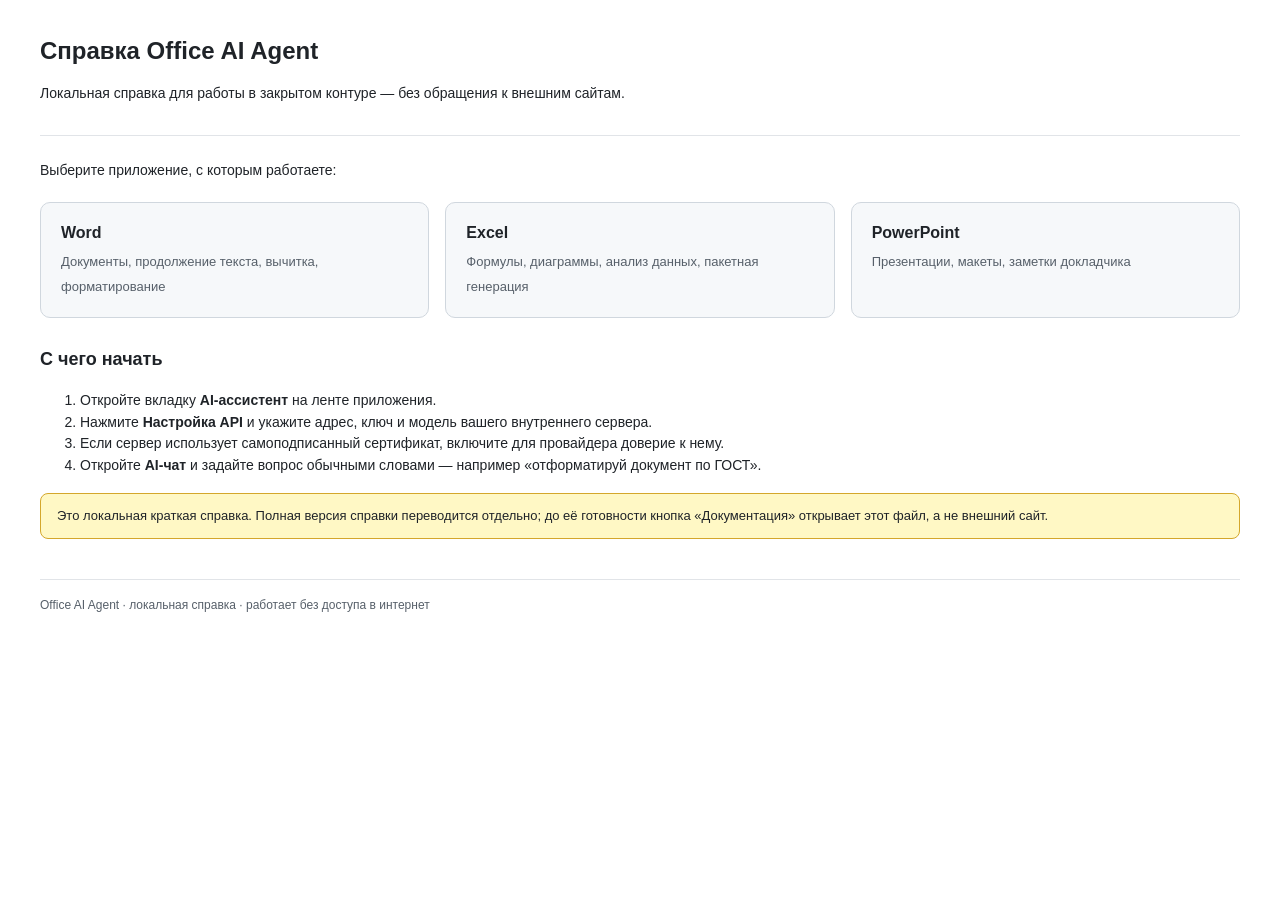
==== ShareRibbon/Resources/help/ru/index.html @ ad515531 "feat(i18n): Russian P1 WebView2 UI, local help and crawler resources" ====
<!DOCTYPE html>
<html lang="ru">
<head>
<meta charset="utf-8">
<meta name="viewport" content="width=device-width, initial-scale=1">
<title>Справка Office AI Agent</title>
<style>
  :root { color-scheme: light dark; }
  body { font-family: "Segoe UI", Arial, sans-serif; margin: 0; padding: 32px 40px; line-height: 1.55; color: #1f2328; background: #ffffff; }
  header { border-bottom: 1px solid #e1e4e8; padding-bottom: 16px; margin-bottom: 24px; }
  h1 { font-size: 24px; margin: 0 0 6px; }
  h2 { font-size: 18px; margin: 28px 0 10px; }
  p, li { font-size: 14px; }
  .apps { display: flex; gap: 16px; flex-wrap: wrap; margin: 20px 0 8px; }
  .apps a { flex: 1 1 180px; display: block; padding: 18px 20px; border: 1px solid #d0d7de; border-radius: 10px; text-decoration: none; color: inherit; background: #f6f8fa; }
  .apps a:hover { border-color: #0969da; }
  .apps strong { display: block; font-size: 16px; margin-bottom: 4px; }
  .apps span { font-size: 13px; color: #57606a; }
  .note { background: #fff8c5; border: 1px solid #d4a72c; border-radius: 8px; padding: 12px 16px; font-size: 13px; }
  code { background: #f0f1f3; padding: 1px 5px; border-radius: 4px; }
  footer { margin-top: 40px; padding-top: 16px; border-top: 1px solid #e1e4e8; font-size: 12px; color: #57606a; }
  @media (prefers-color-scheme: dark) {
    body { color: #e6edf3; background: #0d1117; }
    header, footer { border-color: #30363d; }
    .apps a { background: #161b22; border-color: #30363d; }
    .apps span, footer { color: #8b949e; }
    .note { background: #3a2d00; border-color: #9e6a03; color: #f0e6c0; }
    code { background: #21262d; }
  }
</style>
</head>
<body>
<header>
  <h1>Справка Office AI Agent</h1>
  <p>Локальная справка для работы в закрытом контуре — без обращения к внешним сайтам.</p>
</header>

<p>Выберите приложение, с которым работаете:</p>
<div class="apps">
  <a href="word.html"><strong>Word</strong><span>Документы, продолжение текста, вычитка, форматирование</span></a>
  <a href="excel.html"><strong>Excel</strong><span>Формулы, диаграммы, анализ данных, пакетная генерация</span></a>
  <a href="ppt.html"><strong>PowerPoint</strong><span>Презентации, макеты, заметки докладчика</span></a>
</div>

<h2>С чего начать</h2>
<ol>
  <li>Откройте вкладку <strong>AI-ассистент</strong> на ленте приложения.</li>
  <li>Нажмите <strong>Настройка API</strong> и укажите адрес, ключ и модель вашего внутреннего сервера.</li>
  <li>Если сервер использует самоподписанный сертификат, включите для провайдера доверие к нему.</li>
  <li>Откройте <strong>AI-чат</strong> и задайте вопрос обычными словами — например «отформатируй документ по ГОСТ».</li>
</ol>

<div class="note">
  Это локальная краткая справка. Полная версия справки переводится отдельно; до её готовности
  кнопка «Документация» открывает этот файл, а не внешний сайт.
</div>

<footer>Office AI Agent · локальная справка · работает без доступа в интернет</footer>
</body>
</html>
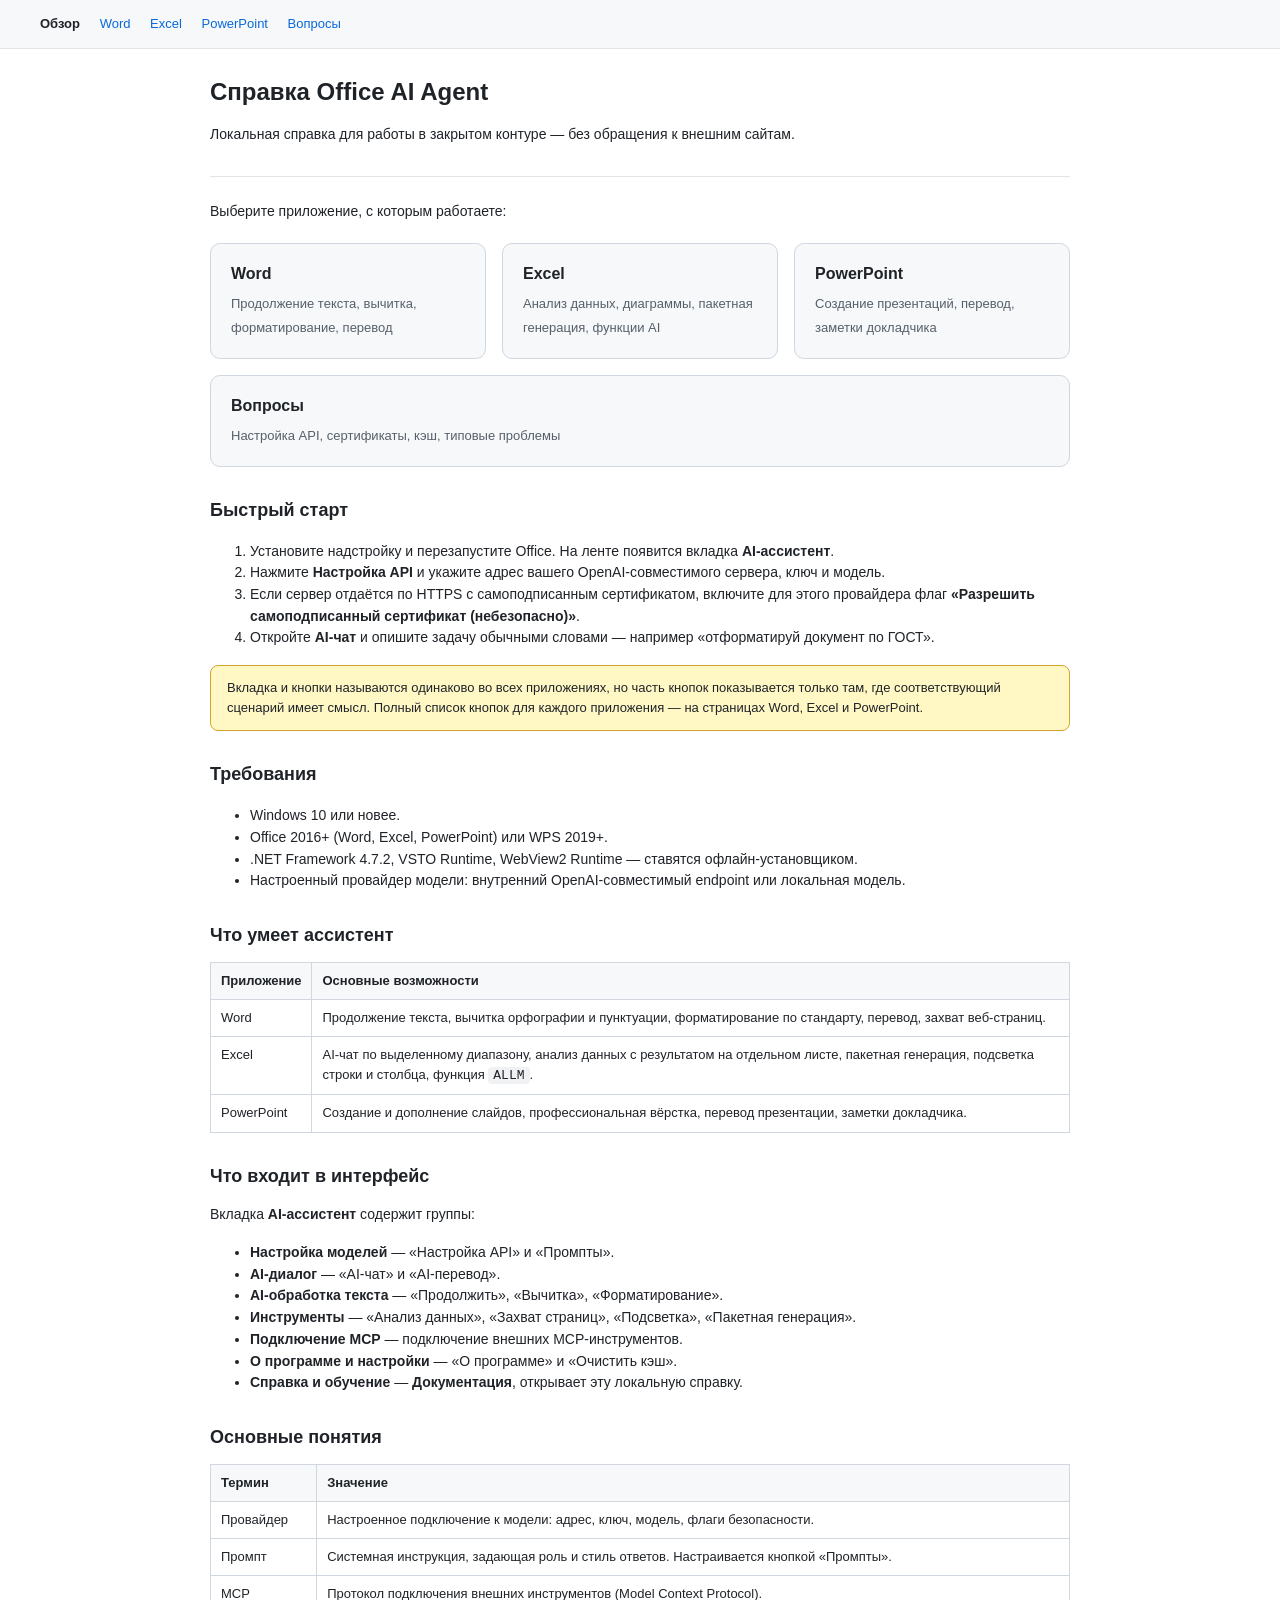
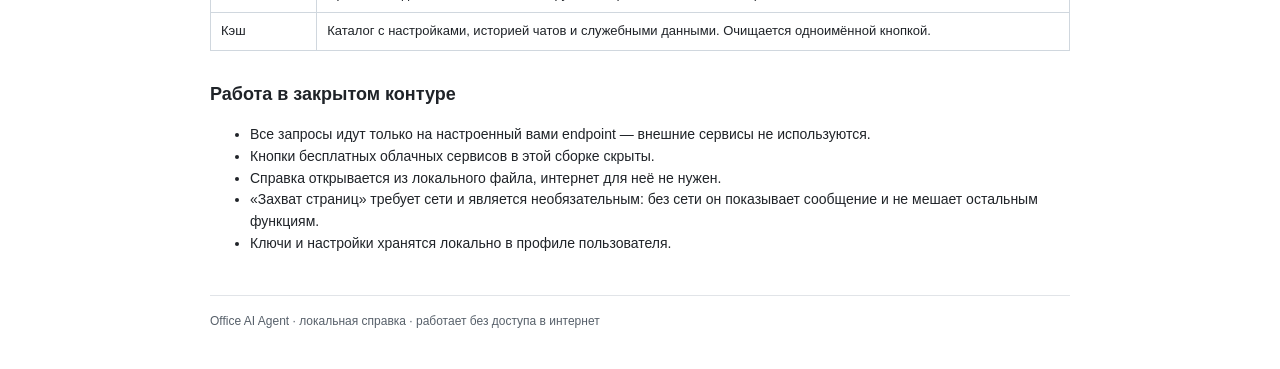
==== commit c2b06f9b: "feat(i18n): fill full Russian local help and add FAQ page Rewrite index/word/excel/ppt help from act" ====
--- a/ShareRibbon/Resources/help/ru/index.html
+++ b/ShareRibbon/Resources/help/ru/index.html
@@ -6,30 +6,51 @@
 <title>Справка Office AI Agent</title>
 <style>
   :root { color-scheme: light dark; }
-  body { font-family: "Segoe UI", Arial, sans-serif; margin: 0; padding: 32px 40px; line-height: 1.55; color: #1f2328; background: #ffffff; }
-  header { border-bottom: 1px solid #e1e4e8; padding-bottom: 16px; margin-bottom: 24px; }
+  body { font-family: "Segoe UI", Arial, sans-serif; margin: 0; padding: 0 0 40px; line-height: 1.55; color: #1f2328; background: #ffffff; }
+  .wrap { max-width: 860px; margin: 0 auto; padding: 0 40px; }
+  nav { border-bottom: 1px solid #e1e4e8; padding: 14px 40px; font-size: 13px; background: #f6f8fa; }
+  nav a { color: #0969da; text-decoration: none; margin-right: 16px; }
+  nav a:hover { text-decoration: underline; }
+  nav a.active { color: #1f2328; font-weight: 600; }
+  header { border-bottom: 1px solid #e1e4e8; padding: 24px 0 16px; margin-bottom: 24px; }
   h1 { font-size: 24px; margin: 0 0 6px; }
-  h2 { font-size: 18px; margin: 28px 0 10px; }
-  p, li { font-size: 14px; }
+  h2 { font-size: 18px; margin: 30px 0 10px; }
+  h3 { font-size: 15px; margin: 20px 0 6px; }
+  p, li, td, th { font-size: 14px; }
   .apps { display: flex; gap: 16px; flex-wrap: wrap; margin: 20px 0 8px; }
   .apps a { flex: 1 1 180px; display: block; padding: 18px 20px; border: 1px solid #d0d7de; border-radius: 10px; text-decoration: none; color: inherit; background: #f6f8fa; }
   .apps a:hover { border-color: #0969da; }
   .apps strong { display: block; font-size: 16px; margin-bottom: 4px; }
   .apps span { font-size: 13px; color: #57606a; }
+  table { border-collapse: collapse; width: 100%; margin: 12px 0; }
+  th, td { border: 1px solid #d0d7de; padding: 8px 10px; font-size: 13px; text-align: left; vertical-align: top; }
+  th { background: #f6f8fa; }
   .note { background: #fff8c5; border: 1px solid #d4a72c; border-radius: 8px; padding: 12px 16px; font-size: 13px; }
   code { background: #f0f1f3; padding: 1px 5px; border-radius: 4px; }
   footer { margin-top: 40px; padding-top: 16px; border-top: 1px solid #e1e4e8; font-size: 12px; color: #57606a; }
   @media (prefers-color-scheme: dark) {
     body { color: #e6edf3; background: #0d1117; }
+    nav { background: #161b22; border-color: #30363d; }
+    nav a.active { color: #e6edf3; }
     header, footer { border-color: #30363d; }
     .apps a { background: #161b22; border-color: #30363d; }
     .apps span, footer { color: #8b949e; }
+    th, td { border-color: #30363d; }
+    th { background: #161b22; }
     .note { background: #3a2d00; border-color: #9e6a03; color: #f0e6c0; }
     code { background: #21262d; }
   }
 </style>
 </head>
 <body>
+<nav>
+  <a class="active" href="index.html">Обзор</a>
+  <a href="word.html">Word</a>
+  <a href="excel.html">Excel</a>
+  <a href="ppt.html">PowerPoint</a>
+  <a href="faq.html">Вопросы</a>
+</nav>
+<div class="wrap">
 <header>
   <h1>Справка Office AI Agent</h1>
   <p>Локальная справка для работы в закрытом контуре — без обращения к внешним сайтам.</p>
@@ -37,24 +58,73 @@
 
 <p>Выберите приложение, с которым работаете:</p>
 <div class="apps">
-  <a href="word.html"><strong>Word</strong><span>Документы, продолжение текста, вычитка, форматирование</span></a>
-  <a href="excel.html"><strong>Excel</strong><span>Формулы, диаграммы, анализ данных, пакетная генерация</span></a>
-  <a href="ppt.html"><strong>PowerPoint</strong><span>Презентации, макеты, заметки докладчика</span></a>
+  <a href="word.html"><strong>Word</strong><span>Продолжение текста, вычитка, форматирование, перевод</span></a>
+  <a href="excel.html"><strong>Excel</strong><span>Анализ данных, диаграммы, пакетная генерация, функции AI</span></a>
+  <a href="ppt.html"><strong>PowerPoint</strong><span>Создание презентаций, перевод, заметки докладчика</span></a>
+  <a href="faq.html"><strong>Вопросы</strong><span>Настройка API, сертификаты, кэш, типовые проблемы</span></a>
 </div>
 
-<h2>С чего начать</h2>
+<h2>Быстрый старт</h2>
 <ol>
-  <li>Откройте вкладку <strong>AI-ассистент</strong> на ленте приложения.</li>
-  <li>Нажмите <strong>Настройка API</strong> и укажите адрес, ключ и модель вашего внутреннего сервера.</li>
-  <li>Если сервер использует самоподписанный сертификат, включите для провайдера доверие к нему.</li>
-  <li>Откройте <strong>AI-чат</strong> и задайте вопрос обычными словами — например «отформатируй документ по ГОСТ».</li>
+  <li>Установите надстройку и перезапустите Office. На ленте появится вкладка <strong>AI-ассистент</strong>.</li>
+  <li>Нажмите <strong>Настройка API</strong> и укажите адрес вашего OpenAI-совместимого сервера, ключ и модель.</li>
+  <li>Если сервер отдаётся по HTTPS с самоподписанным сертификатом, включите для этого провайдера флаг <strong>«Разрешить самоподписанный сертификат (небезопасно)»</strong>.</li>
+  <li>Откройте <strong>AI-чат</strong> и опишите задачу обычными словами — например «отформатируй документ по ГОСТ».</li>
 </ol>
 
 <div class="note">
-  Это локальная краткая справка. Полная версия справки переводится отдельно; до её готовности
-  кнопка «Документация» открывает этот файл, а не внешний сайт.
+  Вкладка и кнопки называются одинаково во всех приложениях, но часть кнопок показывается только там,
+  где соответствующий сценарий имеет смысл. Полный список кнопок для каждого приложения — на страницах
+  Word, Excel и PowerPoint.
 </div>
 
+<h2>Требования</h2>
+<ul>
+  <li>Windows 10 или новее.</li>
+  <li>Office 2016+ (Word, Excel, PowerPoint) или WPS 2019+.</li>
+  <li>.NET Framework 4.7.2, VSTO Runtime, WebView2 Runtime — ставятся офлайн-установщиком.</li>
+  <li>Настроенный провайдер модели: внутренний OpenAI-совместимый endpoint или локальная модель.</li>
+</ul>
+
+<h2>Что умеет ассистент</h2>
+<table>
+  <tr><th>Приложение</th><th>Основные возможности</th></tr>
+  <tr><td>Word</td><td>Продолжение текста, вычитка орфографии и пунктуации, форматирование по стандарту, перевод, захват веб-страниц.</td></tr>
+  <tr><td>Excel</td><td>AI-чат по выделенному диапазону, анализ данных с результатом на отдельном листе, пакетная генерация, подсветка строки и столбца, функция <code>ALLM</code>.</td></tr>
+  <tr><td>PowerPoint</td><td>Создание и дополнение слайдов, профессиональная вёрстка, перевод презентации, заметки докладчика.</td></tr>
+</table>
+
+<h2>Что входит в интерфейс</h2>
+<p>Вкладка <strong>AI-ассистент</strong> содержит группы:</p>
+<ul>
+  <li><strong>Настройка моделей</strong> — «Настройка API» и «Промпты».</li>
+  <li><strong>AI-диалог</strong> — «AI-чат» и «AI-перевод».</li>
+  <li><strong>AI-обработка текста</strong> — «Продолжить», «Вычитка», «Форматирование».</li>
+  <li><strong>Инструменты</strong> — «Анализ данных», «Захват страниц», «Подсветка», «Пакетная генерация».</li>
+  <li><strong>Подключение MCP</strong> — подключение внешних MCP-инструментов.</li>
+  <li><strong>О программе и настройки</strong> — «О программе» и «Очистить кэш».</li>
+  <li><strong>Справка и обучение</strong> — <strong>Документация</strong>, открывает эту локальную справку.</li>
+</ul>
+
+<h2>Основные понятия</h2>
+<table>
+  <tr><th>Термин</th><th>Значение</th></tr>
+  <tr><td>Провайдер</td><td>Настроенное подключение к модели: адрес, ключ, модель, флаги безопасности.</td></tr>
+  <tr><td>Промпт</td><td>Системная инструкция, задающая роль и стиль ответов. Настраивается кнопкой «Промпты».</td></tr>
+  <tr><td>MCP</td><td>Протокол подключения внешних инструментов (Model Context Protocol).</td></tr>
+  <tr><td>Кэш</td><td>Каталог с настройками, историей чатов и служебными данными. Очищается одноимённой кнопкой.</td></tr>
+</table>
+
+<h2>Работа в закрытом контуре</h2>
+<ul>
+  <li>Все запросы идут только на настроенный вами endpoint — внешние сервисы не используются.</li>
+  <li>Кнопки бесплатных облачных сервисов в этой сборке скрыты.</li>
+  <li>Справка открывается из локального файла, интернет для неё не нужен.</li>
+  <li>«Захват страниц» требует сети и является необязательным: без сети он показывает сообщение и не мешает остальным функциям.</li>
+  <li>Ключи и настройки хранятся локально в профиле пользователя.</li>
+</ul>
+
 <footer>Office AI Agent · локальная справка · работает без доступа в интернет</footer>
+</div>
 </body>
 </html>
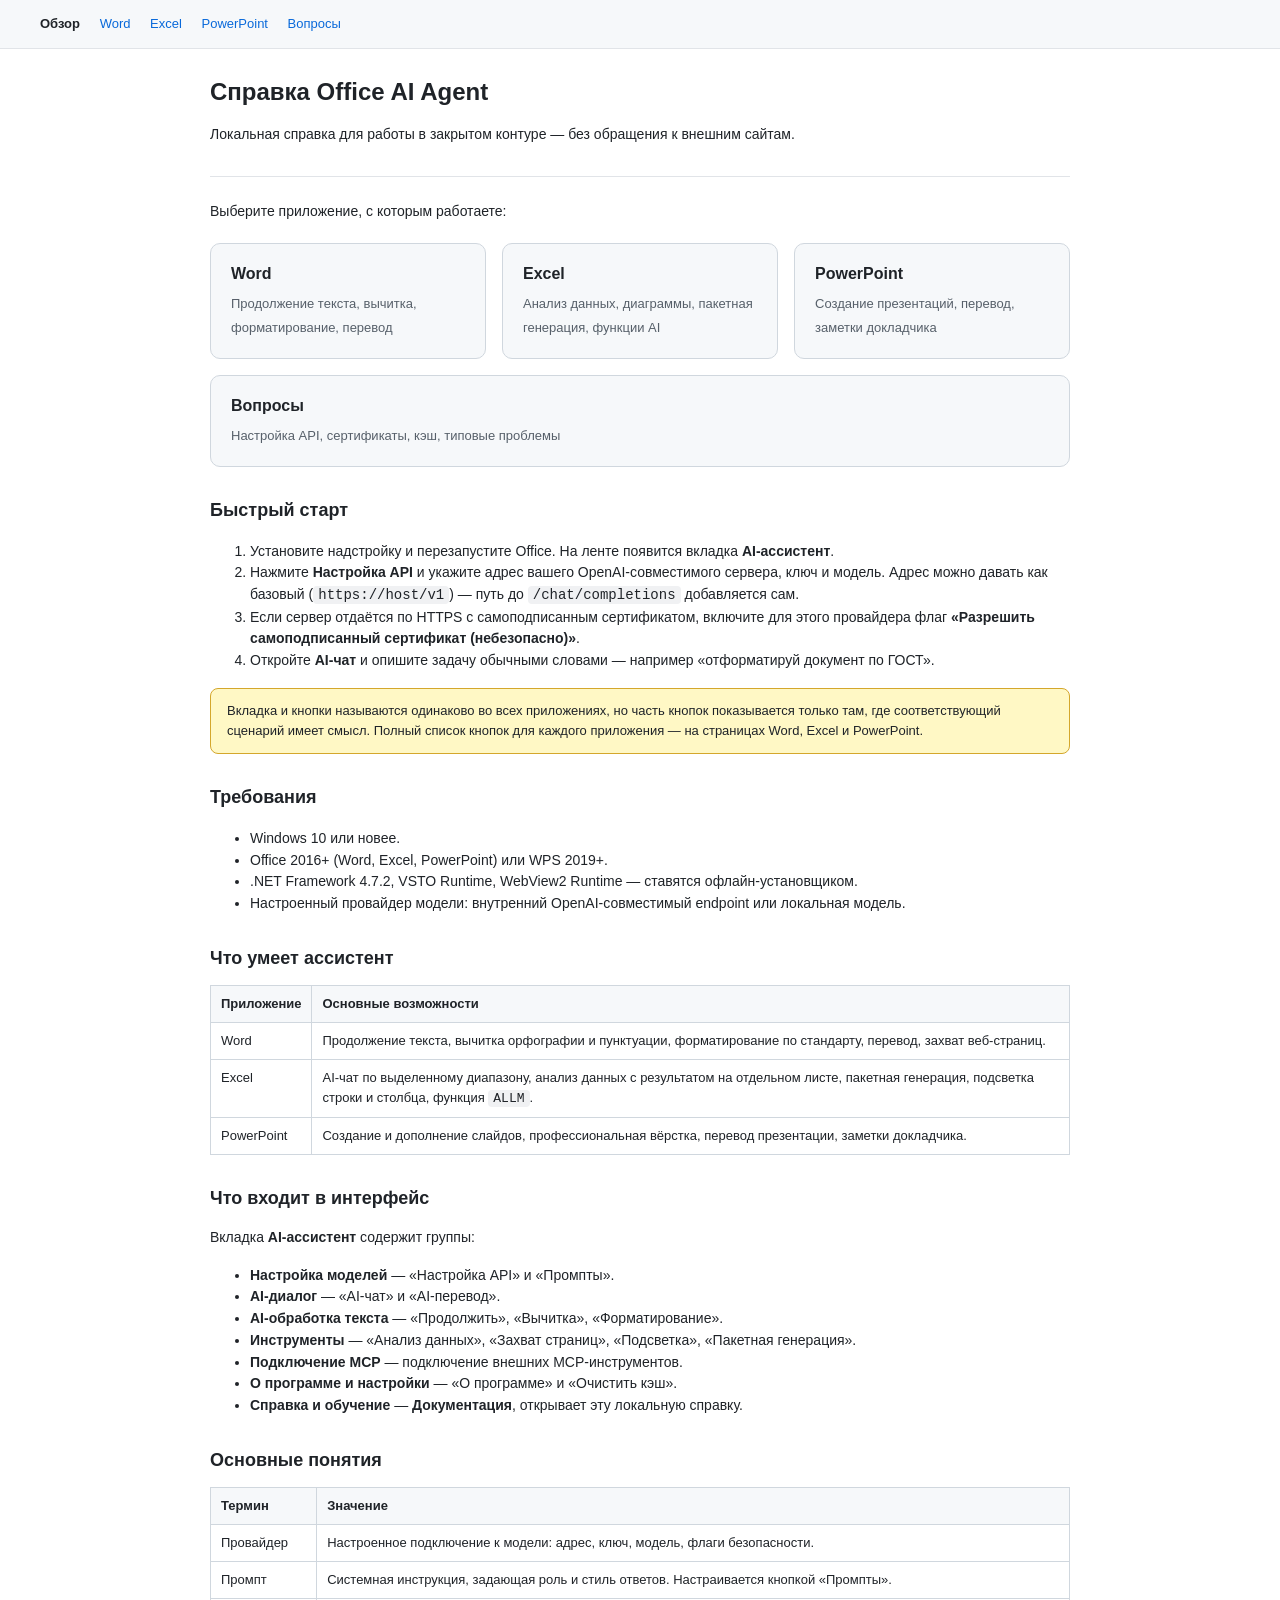
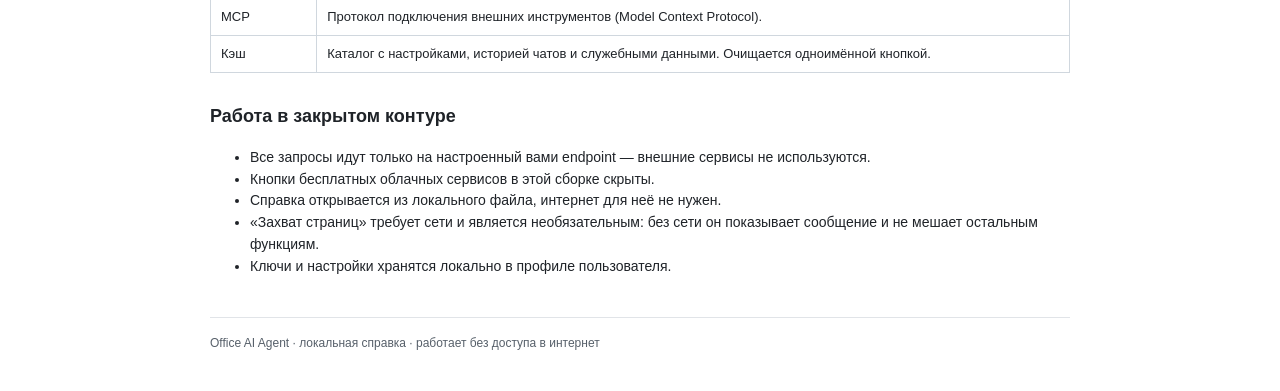
==== commit 765c796e: "feat: fix installer, TLS and PowerPoint agent flow TLS: pin TLS 1.2 explicitly. SecurityProtocolType" ====
--- a/ShareRibbon/Resources/help/ru/index.html
+++ b/ShareRibbon/Resources/help/ru/index.html
@@ -67,7 +67,7 @@
 <h2>Быстрый старт</h2>
 <ol>
   <li>Установите надстройку и перезапустите Office. На ленте появится вкладка <strong>AI-ассистент</strong>.</li>
-  <li>Нажмите <strong>Настройка API</strong> и укажите адрес вашего OpenAI-совместимого сервера, ключ и модель.</li>
+  <li>Нажмите <strong>Настройка API</strong> и укажите адрес вашего OpenAI-совместимого сервера, ключ и модель. Адрес можно давать как базовый (<code>https://host/v1</code>) — путь до <code>/chat/completions</code> добавляется сам.</li>
   <li>Если сервер отдаётся по HTTPS с самоподписанным сертификатом, включите для этого провайдера флаг <strong>«Разрешить самоподписанный сертификат (небезопасно)»</strong>.</li>
   <li>Откройте <strong>AI-чат</strong> и опишите задачу обычными словами — например «отформатируй документ по ГОСТ».</li>
 </ol>
